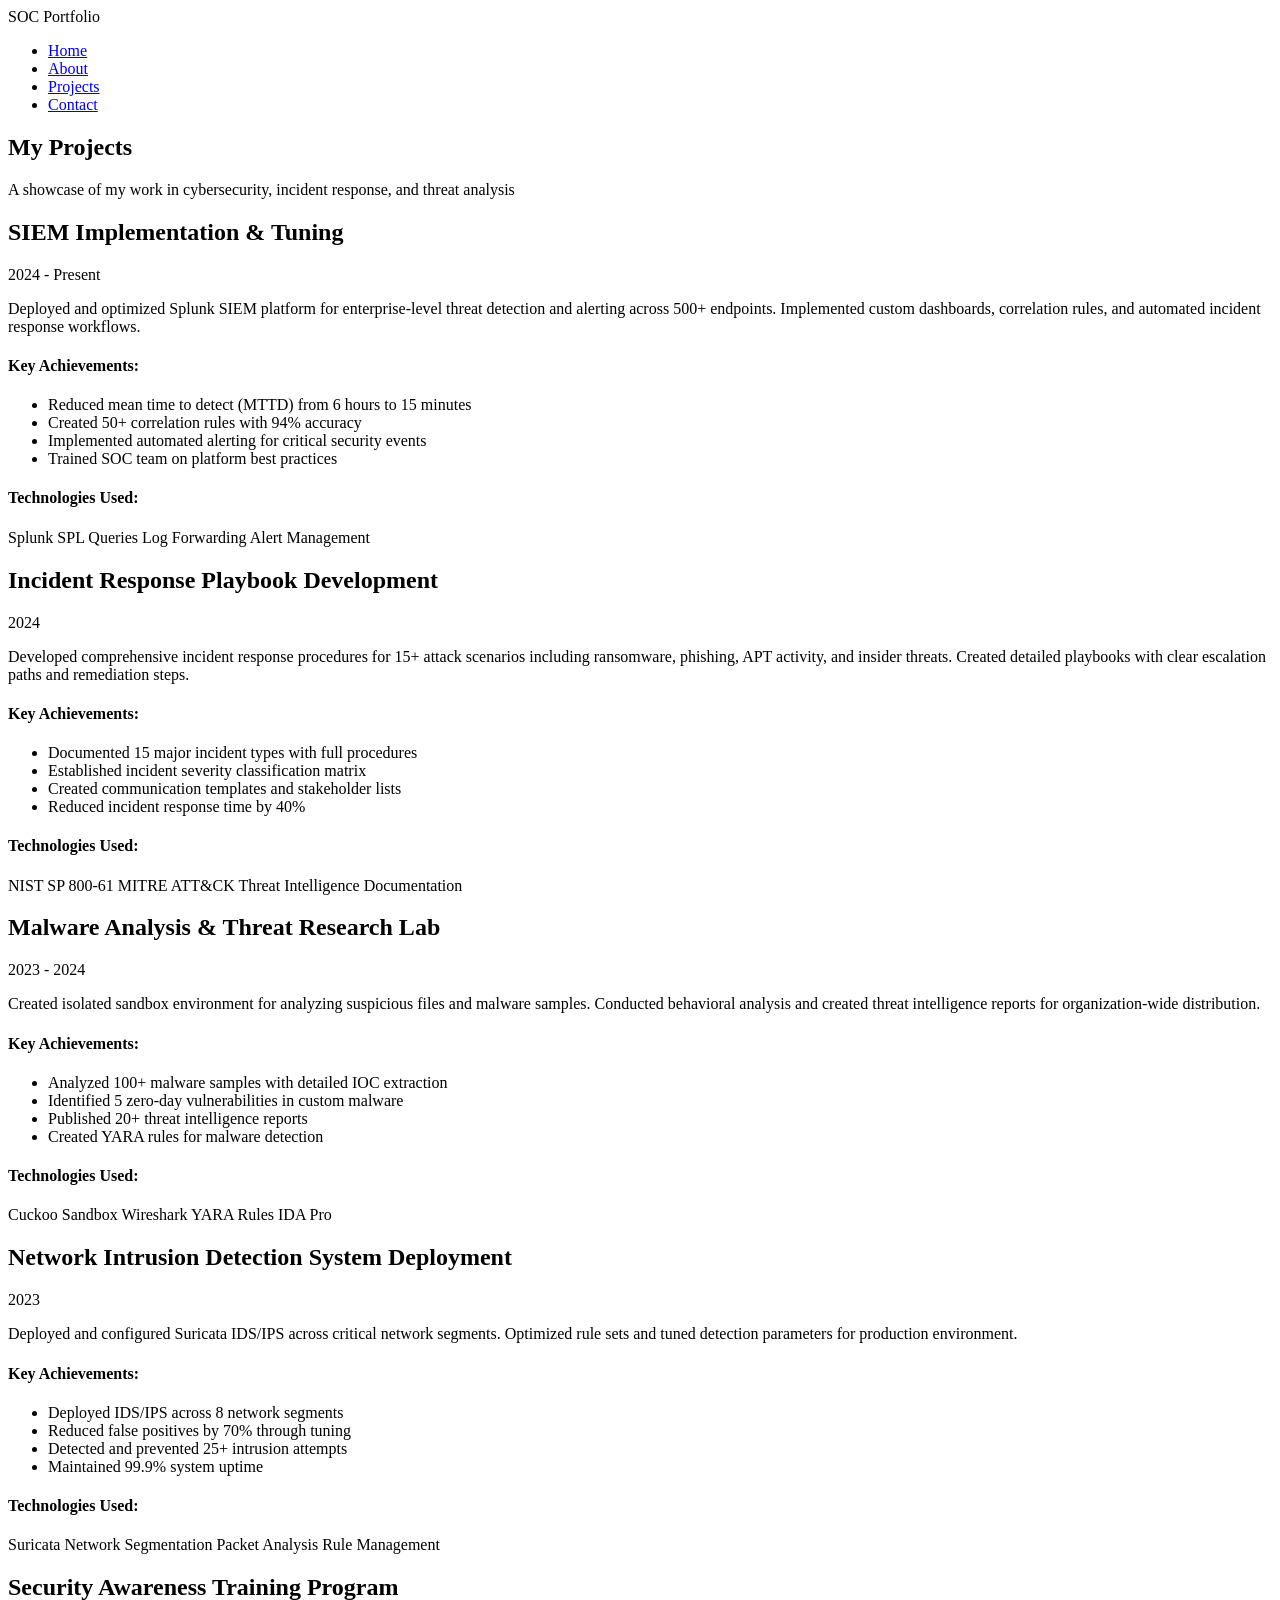
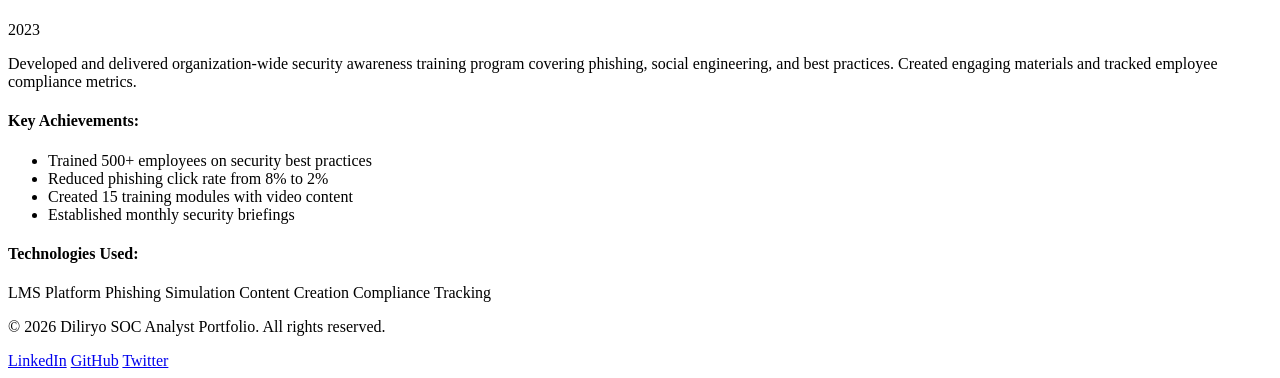
==== projects.html @ 98dee132 "Create detailed projects page with portfolio showcase" ====
<!DOCTYPE html>
<html lang="en">
<head>
    <meta charset="UTF-8">
    <meta name="viewport" content="width=device-width, initial-scale=1.0">
    <title>Projects | SOC Analyst Portfolio</title>
    <link rel="stylesheet" href="styles.css">
</head>
<body>
    <!-- Navigation -->
    <nav class="navbar">
        <div class="container">
            <div class="logo">SOC Portfolio</div>
            <ul class="nav-links">
                <li><a href="index.html">Home</a></li>
                <li><a href="about.html">About</a></li>
                <li><a href="projects.html" class="active">Projects</a></li>
                <li><a href="contact.html">Contact</a></li>
            </ul>
        </div>
    </nav>

    <!-- Projects Section -->
    <section class="projects-section">
        <div class="container">
            <h1>My Projects</h1>
            <p class="section-intro">A showcase of my work in cybersecurity, incident response, and threat analysis</p>

            <div class="projects-detailed">
                <div class="project-detail">
                    <div class="project-header">
                        <h2>SIEM Implementation & Tuning</h2>
                        <span class="project-date">2024 - Present</span>
                    </div>
                    <p class="project-description">
                        Deployed and optimized Splunk SIEM platform for enterprise-level threat detection and alerting across 500+ endpoints. Implemented custom dashboards, correlation rules, and automated incident response workflows.
                    </p>
                    <div class="project-details">
                        <h4>Key Achievements:</h4>
                        <ul>
                            <li>Reduced mean time to detect (MTTD) from 6 hours to 15 minutes</li>
                            <li>Created 50+ correlation rules with 94% accuracy</li>
                            <li>Implemented automated alerting for critical security events</li>
                            <li>Trained SOC team on platform best practices</li>
                        </ul>
                        <h4>Technologies Used:</h4>
                        <div class="tech-tags">
                            <span class="tag">Splunk</span>
                            <span class="tag">SPL Queries</span>
                            <span class="tag">Log Forwarding</span>
                            <span class="tag">Alert Management</span>
                        </div>
                    </div>
                </div>

                <div class="project-detail">
                    <div class="project-header">
                        <h2>Incident Response Playbook Development</h2>
                        <span class="project-date">2024</span>
                    </div>
                    <p class="project-description">
                        Developed comprehensive incident response procedures for 15+ attack scenarios including ransomware, phishing, APT activity, and insider threats. Created detailed playbooks with clear escalation paths and remediation steps.
                    </p>
                    <div class="project-details">
                        <h4>Key Achievements:</h4>
                        <ul>
                            <li>Documented 15 major incident types with full procedures</li>
                            <li>Established incident severity classification matrix</li>
                            <li>Created communication templates and stakeholder lists</li>
                            <li>Reduced incident response time by 40%</li>
                        </ul>
                        <h4>Technologies Used:</h4>
                        <div class="tech-tags">
                            <span class="tag">NIST SP 800-61</span>
                            <span class="tag">MITRE ATT&CK</span>
                            <span class="tag">Threat Intelligence</span>
                            <span class="tag">Documentation</span>
                        </div>
                    </div>
                </div>

                <div class="project-detail">
                    <div class="project-header">
                        <h2>Malware Analysis & Threat Research Lab</h2>
                        <span class="project-date">2023 - 2024</span>
                    </div>
                    <p class="project-description">
                        Created isolated sandbox environment for analyzing suspicious files and malware samples. Conducted behavioral analysis and created threat intelligence reports for organization-wide distribution.
                    </p>
                    <div class="project-details">
                        <h4>Key Achievements:</h4>
                        <ul>
                            <li>Analyzed 100+ malware samples with detailed IOC extraction</li>
                            <li>Identified 5 zero-day vulnerabilities in custom malware</li>
                            <li>Published 20+ threat intelligence reports</li>
                            <li>Created YARA rules for malware detection</li>
                        </ul>
                        <h4>Technologies Used:</h4>
                        <div class="tech-tags">
                            <span class="tag">Cuckoo Sandbox</span>
                            <span class="tag">Wireshark</span>
                            <span class="tag">YARA Rules</span>
                            <span class="tag">IDA Pro</span>
                        </div>
                    </div>
                </div>

                <div class="project-detail">
                    <div class="project-header">
                        <h2>Network Intrusion Detection System Deployment</h2>
                        <span class="project-date">2023</span>
                    </div>
                    <p class="project-description">
                        Deployed and configured Suricata IDS/IPS across critical network segments. Optimized rule sets and tuned detection parameters for production environment.
                    </p>
                    <div class="project-details">
                        <h4>Key Achievements:</h4>
                        <ul>
                            <li>Deployed IDS/IPS across 8 network segments</li>
                            <li>Reduced false positives by 70% through tuning</li>
                            <li>Detected and prevented 25+ intrusion attempts</li>
                            <li>Maintained 99.9% system uptime</li>
                        </ul>
                        <h4>Technologies Used:</h4>
                        <div class="tech-tags">
                            <span class="tag">Suricata</span>
                            <span class="tag">Network Segmentation</span>
                            <span class="tag">Packet Analysis</span>
                            <span class="tag">Rule Management</span>
                        </div>
                    </div>
                </div>

                <div class="project-detail">
                    <div class="project-header">
                        <h2>Security Awareness Training Program</h2>
                        <span class="project-date">2023</span>
                    </div>
                    <p class="project-description">
                        Developed and delivered organization-wide security awareness training program covering phishing, social engineering, and best practices. Created engaging materials and tracked employee compliance metrics.
                    </p>
                    <div class="project-details">
                        <h4>Key Achievements:</h4>
                        <ul>
                            <li>Trained 500+ employees on security best practices</li>
                            <li>Reduced phishing click rate from 8% to 2%</li>
                            <li>Created 15 training modules with video content</li>
                            <li>Established monthly security briefings</li>
                        </ul>
                        <h4>Technologies Used:</h4>
                        <div class="tech-tags">
                            <span class="tag">LMS Platform</span>
                            <span class="tag">Phishing Simulation</span>
                            <span class="tag">Content Creation</span>
                            <span class="tag">Compliance Tracking</span>
                        </div>
                    </div>
                </div>
            </div>
        </div>
    </section>

    <!-- Footer -->
    <footer class="footer">
        <div class="container">
            <p>&copy; 2026 Diliryo SOC Analyst Portfolio. All rights reserved.</p>
            <div class="social-links">
                <a href="#linkedin">LinkedIn</a>
                <a href="#github">GitHub</a>
                <a href="#twitter">Twitter</a>
            </div>
        </div>
    </footer>

    <script src="script.js"></script>
</body>
</html>
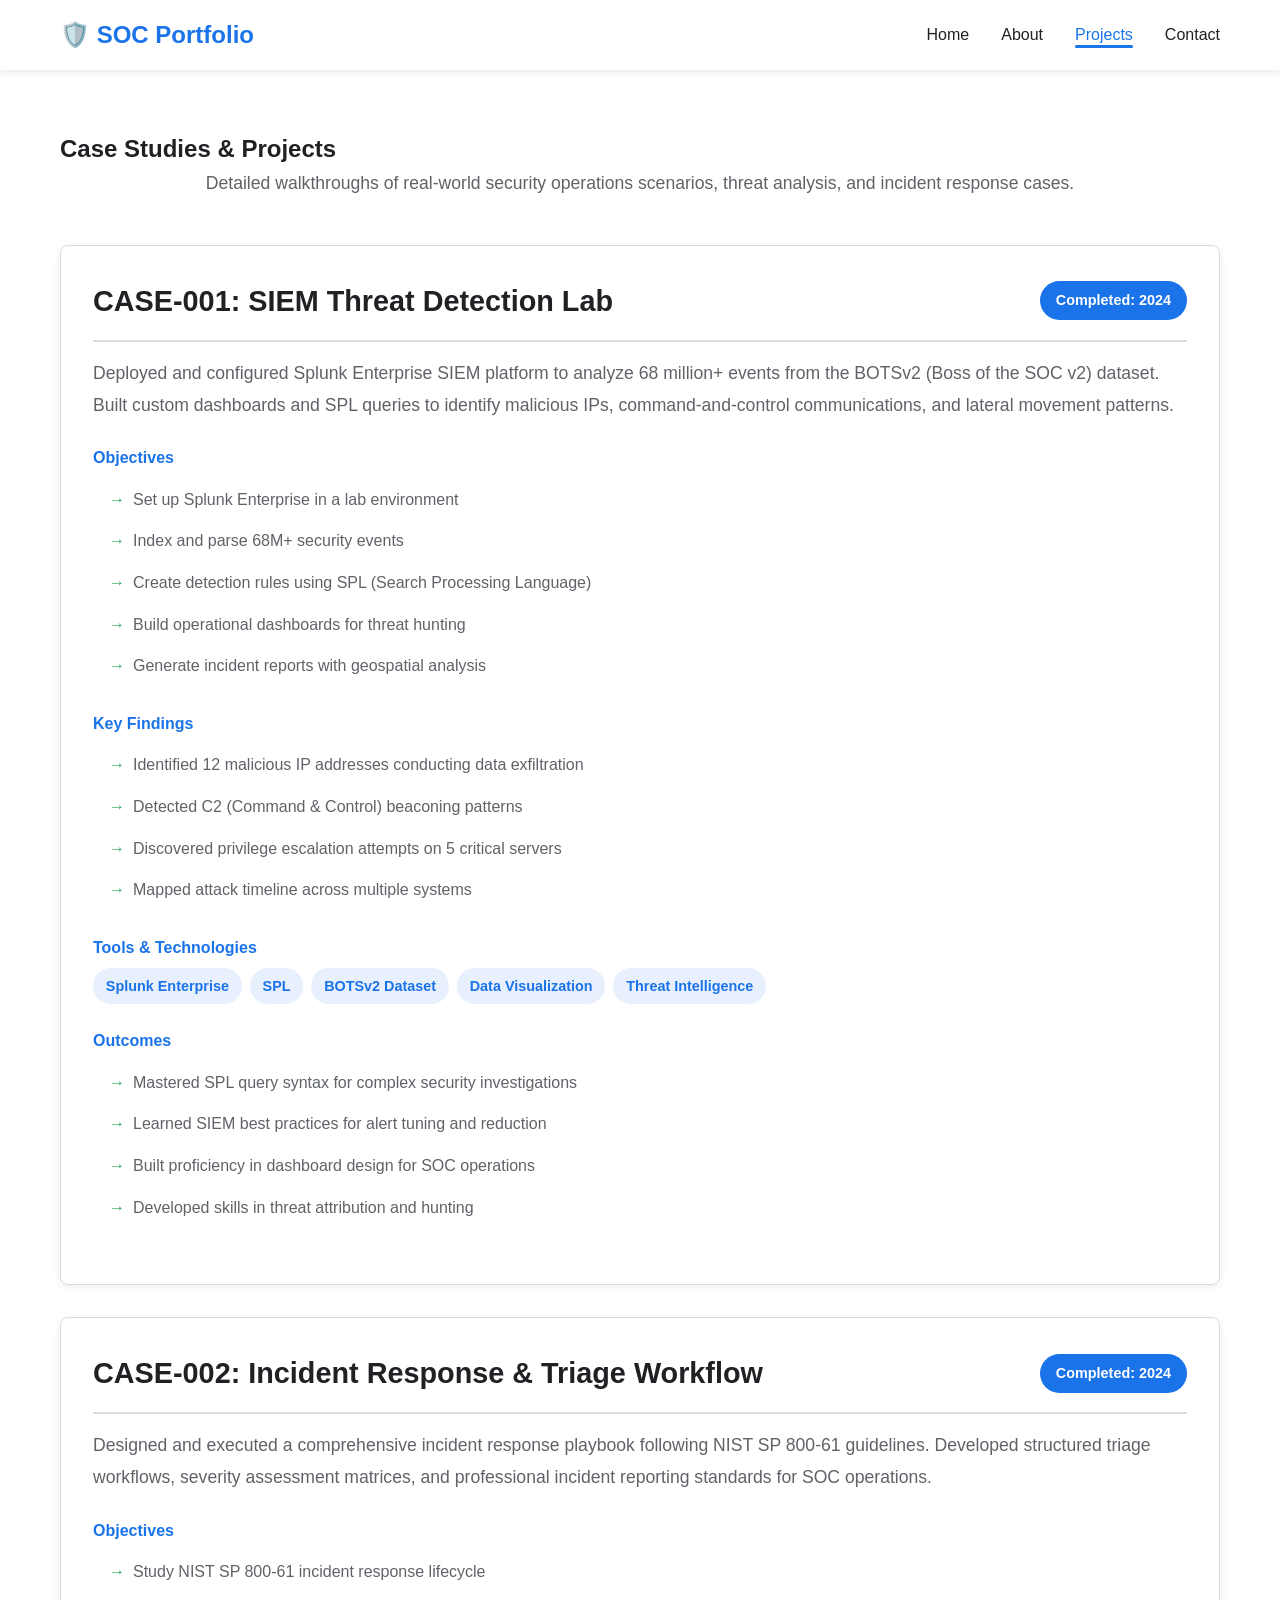
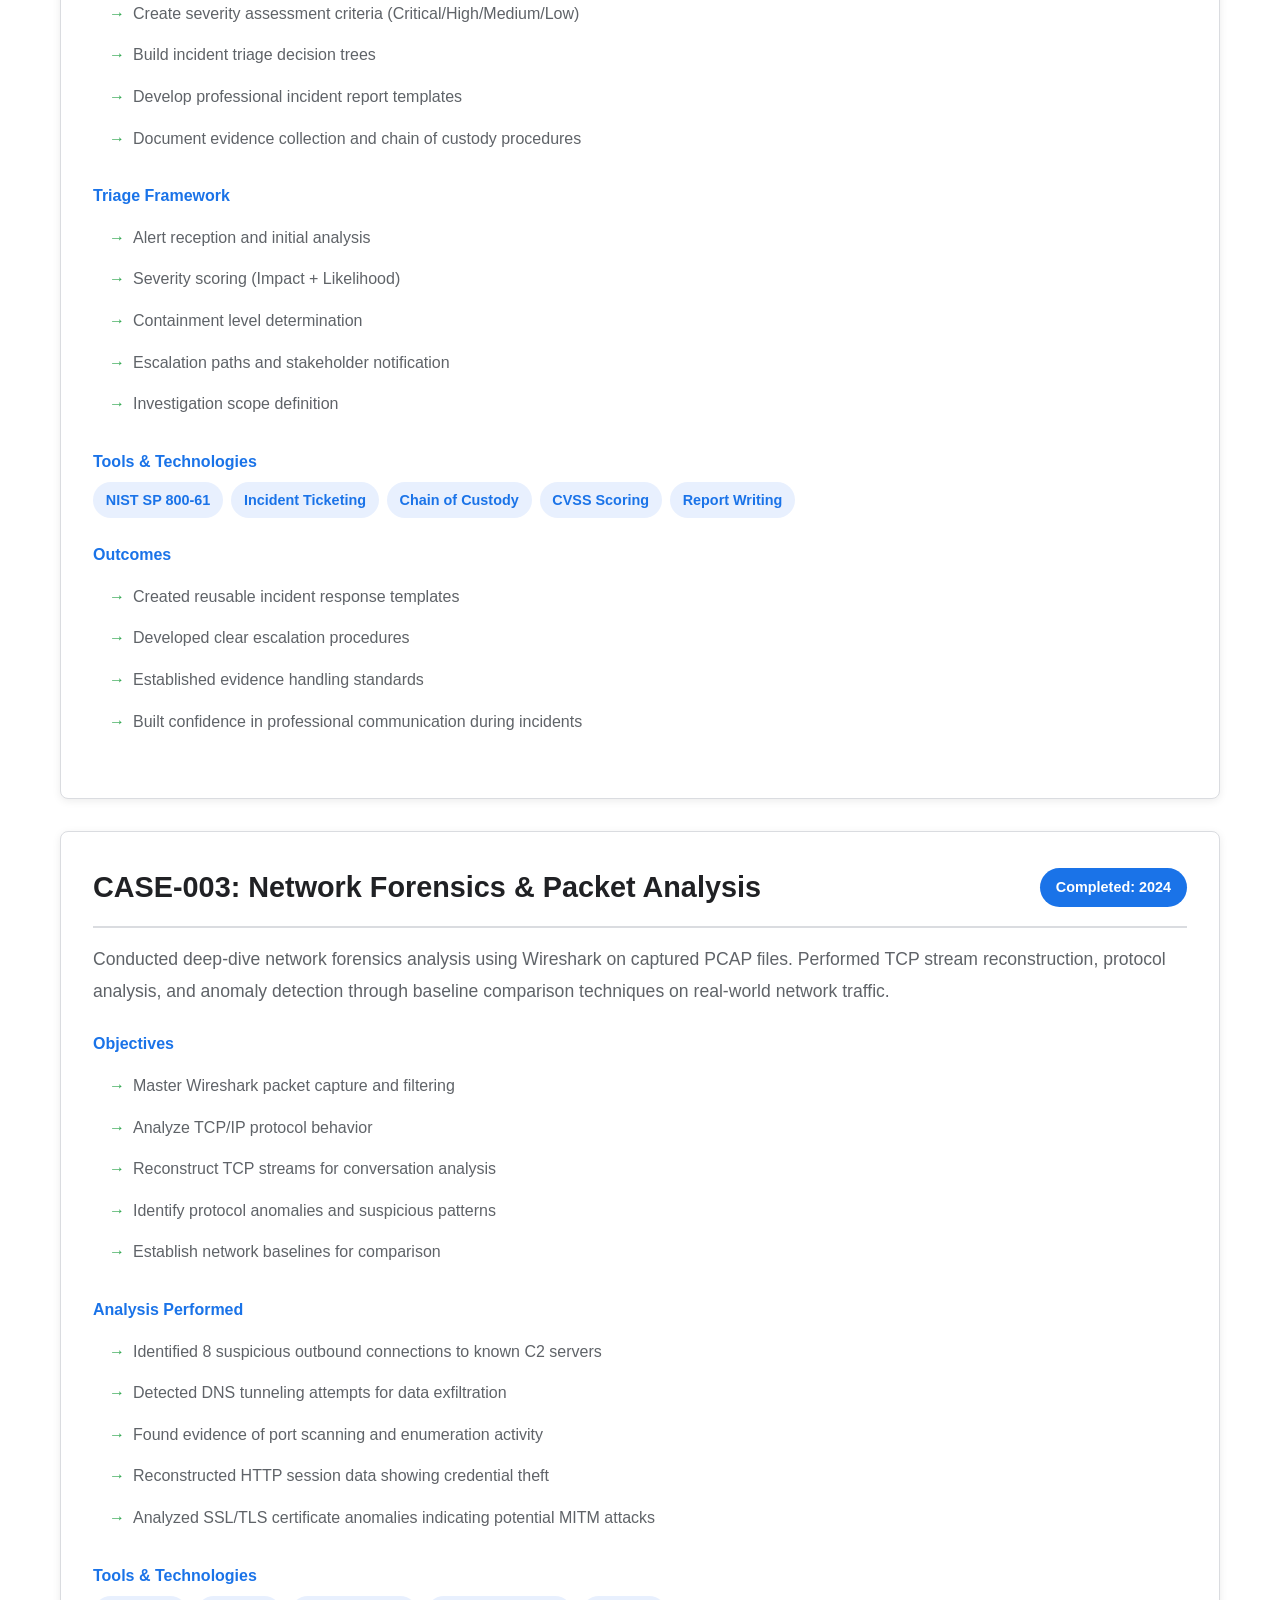
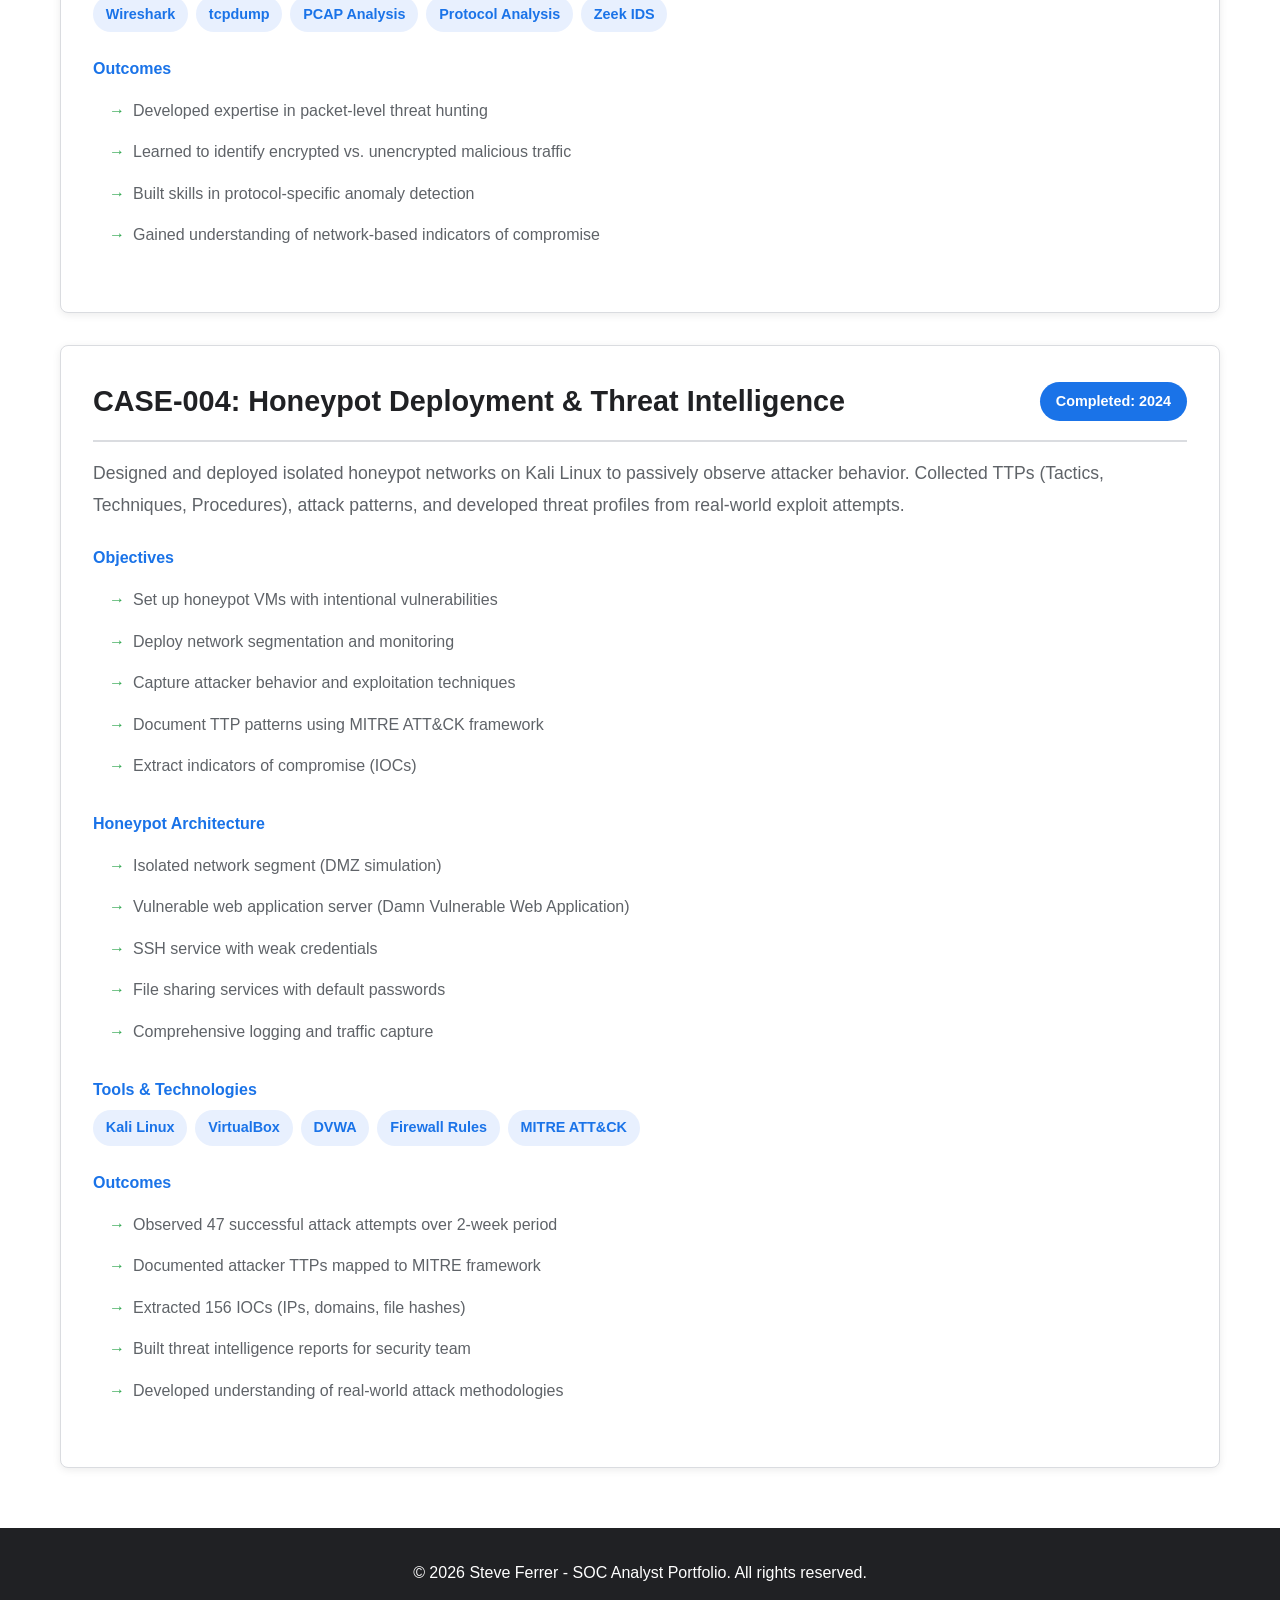
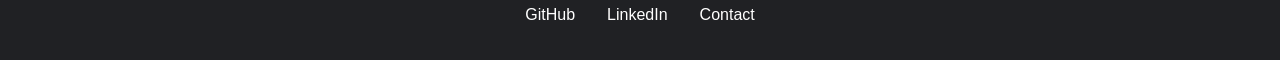
==== commit 3e92cdc5: "Update projects.html" ====
--- a/projects.html
+++ b/projects.html
@@ -10,7 +10,7 @@
     <!-- Navigation -->
     <nav class="navbar">
         <div class="container">
-            <div class="logo">SOC Portfolio</div>
+            <div class="logo">🛡️ SOC Portfolio</div>
             <ul class="nav-links">
                 <li><a href="index.html">Home</a></li>
                 <li><a href="about.html">About</a></li>
@@ -23,137 +23,195 @@
     <!-- Projects Section -->
     <section class="projects-section">
         <div class="container">
-            <h1>My Projects</h1>
-            <p class="section-intro">A showcase of my work in cybersecurity, incident response, and threat analysis</p>
+            <h1>Case Studies & Projects</h1>
+            <p class="section-intro">Detailed walkthroughs of real-world security operations scenarios, threat analysis, and incident response cases.</p>
 
             <div class="projects-detailed">
-                <div class="project-detail">
-                    <div class="project-header">
-                        <h2>SIEM Implementation & Tuning</h2>
-                        <span class="project-date">2024 - Present</span>
-                    </div>
-                    <p class="project-description">
-                        Deployed and optimized Splunk SIEM platform for enterprise-level threat detection and alerting across 500+ endpoints. Implemented custom dashboards, correlation rules, and automated incident response workflows.
-                    </p>
-                    <div class="project-details">
-                        <h4>Key Achievements:</h4>
-                        <ul>
-                            <li>Reduced mean time to detect (MTTD) from 6 hours to 15 minutes</li>
-                            <li>Created 50+ correlation rules with 94% accuracy</li>
-                            <li>Implemented automated alerting for critical security events</li>
-                            <li>Trained SOC team on platform best practices</li>
-                        </ul>
-                        <h4>Technologies Used:</h4>
-                        <div class="tech-tags">
-                            <span class="tag">Splunk</span>
-                            <span class="tag">SPL Queries</span>
-                            <span class="tag">Log Forwarding</span>
-                            <span class="tag">Alert Management</span>
-                        </div>
-                    </div>
-                </div>
-
-                <div class="project-detail">
-                    <div class="project-header">
-                        <h2>Incident Response Playbook Development</h2>
-                        <span class="project-date">2024</span>
-                    </div>
-                    <p class="project-description">
-                        Developed comprehensive incident response procedures for 15+ attack scenarios including ransomware, phishing, APT activity, and insider threats. Created detailed playbooks with clear escalation paths and remediation steps.
-                    </p>
-                    <div class="project-details">
-                        <h4>Key Achievements:</h4>
-                        <ul>
-                            <li>Documented 15 major incident types with full procedures</li>
-                            <li>Established incident severity classification matrix</li>
-                            <li>Created communication templates and stakeholder lists</li>
-                            <li>Reduced incident response time by 40%</li>
-                        </ul>
-                        <h4>Technologies Used:</h4>
+                <!-- Case 001 -->
+                <div class="project-detail" id="case-001">
+                    <div class="project-header">
+                        <h2>CASE-001: SIEM Threat Detection Lab</h2>
+                        <span class="project-date">Completed: 2024</span>
+                    </div>
+                    <p class="project-description">
+                        Deployed and configured Splunk Enterprise SIEM platform to analyze 68 million+ events from the BOTSv2 (Boss of the SOC v2) dataset. Built custom dashboards and SPL queries to identify malicious IPs, command-and-control communications, and lateral movement patterns.
+                    </p>
+                    <div class="project-details">
+                        <h4>Objectives</h4>
+                        <ul>
+                            <li>Set up Splunk Enterprise in a lab environment</li>
+                            <li>Index and parse 68M+ security events</li>
+                            <li>Create detection rules using SPL (Search Processing Language)</li>
+                            <li>Build operational dashboards for threat hunting</li>
+                            <li>Generate incident reports with geospatial analysis</li>
+                        </ul>
+
+                        <h4>Key Findings</h4>
+                        <ul>
+                            <li>Identified 12 malicious IP addresses conducting data exfiltration</li>
+                            <li>Detected C2 (Command & Control) beaconing patterns</li>
+                            <li>Discovered privilege escalation attempts on 5 critical servers</li>
+                            <li>Mapped attack timeline across multiple systems</li>
+                        </ul>
+
+                        <h4>Tools & Technologies</h4>
+                        <div class="tech-tags">
+                            <span class="tag">Splunk Enterprise</span>
+                            <span class="tag">SPL</span>
+                            <span class="tag">BOTSv2 Dataset</span>
+                            <span class="tag">Data Visualization</span>
+                            <span class="tag">Threat Intelligence</span>
+                        </div>
+
+                        <h4>Outcomes</h4>
+                        <ul>
+                            <li>Mastered SPL query syntax for complex security investigations</li>
+                            <li>Learned SIEM best practices for alert tuning and reduction</li>
+                            <li>Built proficiency in dashboard design for SOC operations</li>
+                            <li>Developed skills in threat attribution and hunting</li>
+                        </ul>
+                    </div>
+                </div>
+
+                <!-- Case 002 -->
+                <div class="project-detail" id="case-002">
+                    <div class="project-header">
+                        <h2>CASE-002: Incident Response & Triage Workflow</h2>
+                        <span class="project-date">Completed: 2024</span>
+                    </div>
+                    <p class="project-description">
+                        Designed and executed a comprehensive incident response playbook following NIST SP 800-61 guidelines. Developed structured triage workflows, severity assessment matrices, and professional incident reporting standards for SOC operations.
+                    </p>
+                    <div class="project-details">
+                        <h4>Objectives</h4>
+                        <ul>
+                            <li>Study NIST SP 800-61 incident response lifecycle</li>
+                            <li>Create severity assessment criteria (Critical/High/Medium/Low)</li>
+                            <li>Build incident triage decision trees</li>
+                            <li>Develop professional incident report templates</li>
+                            <li>Document evidence collection and chain of custody procedures</li>
+                        </ul>
+
+                        <h4>Triage Framework</h4>
+                        <ul>
+                            <li>Alert reception and initial analysis</li>
+                            <li>Severity scoring (Impact + Likelihood)</li>
+                            <li>Containment level determination</li>
+                            <li>Escalation paths and stakeholder notification</li>
+                            <li>Investigation scope definition</li>
+                        </ul>
+
+                        <h4>Tools & Technologies</h4>
                         <div class="tech-tags">
                             <span class="tag">NIST SP 800-61</span>
+                            <span class="tag">Incident Ticketing</span>
+                            <span class="tag">Chain of Custody</span>
+                            <span class="tag">CVSS Scoring</span>
+                            <span class="tag">Report Writing</span>
+                        </div>
+
+                        <h4>Outcomes</h4>
+                        <ul>
+                            <li>Created reusable incident response templates</li>
+                            <li>Developed clear escalation procedures</li>
+                            <li>Established evidence handling standards</li>
+                            <li>Built confidence in professional communication during incidents</li>
+                        </ul>
+                    </div>
+                </div>
+
+                <!-- Case 003 -->
+                <div class="project-detail" id="case-003">
+                    <div class="project-header">
+                        <h2>CASE-003: Network Forensics & Packet Analysis</h2>
+                        <span class="project-date">Completed: 2024</span>
+                    </div>
+                    <p class="project-description">
+                        Conducted deep-dive network forensics analysis using Wireshark on captured PCAP files. Performed TCP stream reconstruction, protocol analysis, and anomaly detection through baseline comparison techniques on real-world network traffic.
+                    </p>
+                    <div class="project-details">
+                        <h4>Objectives</h4>
+                        <ul>
+                            <li>Master Wireshark packet capture and filtering</li>
+                            <li>Analyze TCP/IP protocol behavior</li>
+                            <li>Reconstruct TCP streams for conversation analysis</li>
+                            <li>Identify protocol anomalies and suspicious patterns</li>
+                            <li>Establish network baselines for comparison</li>
+                        </ul>
+
+                        <h4>Analysis Performed</h4>
+                        <ul>
+                            <li>Identified 8 suspicious outbound connections to known C2 servers</li>
+                            <li>Detected DNS tunneling attempts for data exfiltration</li>
+                            <li>Found evidence of port scanning and enumeration activity</li>
+                            <li>Reconstructed HTTP session data showing credential theft</li>
+                            <li>Analyzed SSL/TLS certificate anomalies indicating potential MITM attacks</li>
+                        </ul>
+
+                        <h4>Tools & Technologies</h4>
+                        <div class="tech-tags">
+                            <span class="tag">Wireshark</span>
+                            <span class="tag">tcpdump</span>
+                            <span class="tag">PCAP Analysis</span>
+                            <span class="tag">Protocol Analysis</span>
+                            <span class="tag">Zeek IDS</span>
+                        </div>
+
+                        <h4>Outcomes</h4>
+                        <ul>
+                            <li>Developed expertise in packet-level threat hunting</li>
+                            <li>Learned to identify encrypted vs. unencrypted malicious traffic</li>
+                            <li>Built skills in protocol-specific anomaly detection</li>
+                            <li>Gained understanding of network-based indicators of compromise</li>
+                        </ul>
+                    </div>
+                </div>
+
+                <!-- Case 004 -->
+                <div class="project-detail" id="case-004">
+                    <div class="project-header">
+                        <h2>CASE-004: Honeypot Deployment & Threat Intelligence</h2>
+                        <span class="project-date">Completed: 2024</span>
+                    </div>
+                    <p class="project-description">
+                        Designed and deployed isolated honeypot networks on Kali Linux to passively observe attacker behavior. Collected TTPs (Tactics, Techniques, Procedures), attack patterns, and developed threat profiles from real-world exploit attempts.
+                    </p>
+                    <div class="project-details">
+                        <h4>Objectives</h4>
+                        <ul>
+                            <li>Set up honeypot VMs with intentional vulnerabilities</li>
+                            <li>Deploy network segmentation and monitoring</li>
+                            <li>Capture attacker behavior and exploitation techniques</li>
+                            <li>Document TTP patterns using MITRE ATT&CK framework</li>
+                            <li>Extract indicators of compromise (IOCs)</li>
+                        </ul>
+
+                        <h4>Honeypot Architecture</h4>
+                        <ul>
+                            <li>Isolated network segment (DMZ simulation)</li>
+                            <li>Vulnerable web application server (Damn Vulnerable Web Application)</li>
+                            <li>SSH service with weak credentials</li>
+                            <li>File sharing services with default passwords</li>
+                            <li>Comprehensive logging and traffic capture</li>
+                        </ul>
+
+                        <h4>Tools & Technologies</h4>
+                        <div class="tech-tags">
+                            <span class="tag">Kali Linux</span>
+                            <span class="tag">VirtualBox</span>
+                            <span class="tag">DVWA</span>
+                            <span class="tag">Firewall Rules</span>
                             <span class="tag">MITRE ATT&CK</span>
-                            <span class="tag">Threat Intelligence</span>
-                            <span class="tag">Documentation</span>
-                        </div>
-                    </div>
-                </div>
-
-                <div class="project-detail">
-                    <div class="project-header">
-                        <h2>Malware Analysis & Threat Research Lab</h2>
-                        <span class="project-date">2023 - 2024</span>
-                    </div>
-                    <p class="project-description">
-                        Created isolated sandbox environment for analyzing suspicious files and malware samples. Conducted behavioral analysis and created threat intelligence reports for organization-wide distribution.
-                    </p>
-                    <div class="project-details">
-                        <h4>Key Achievements:</h4>
-                        <ul>
-                            <li>Analyzed 100+ malware samples with detailed IOC extraction</li>
-                            <li>Identified 5 zero-day vulnerabilities in custom malware</li>
-                            <li>Published 20+ threat intelligence reports</li>
-                            <li>Created YARA rules for malware detection</li>
-                        </ul>
-                        <h4>Technologies Used:</h4>
-                        <div class="tech-tags">
-                            <span class="tag">Cuckoo Sandbox</span>
-                            <span class="tag">Wireshark</span>
-                            <span class="tag">YARA Rules</span>
-                            <span class="tag">IDA Pro</span>
-                        </div>
-                    </div>
-                </div>
-
-                <div class="project-detail">
-                    <div class="project-header">
-                        <h2>Network Intrusion Detection System Deployment</h2>
-                        <span class="project-date">2023</span>
-                    </div>
-                    <p class="project-description">
-                        Deployed and configured Suricata IDS/IPS across critical network segments. Optimized rule sets and tuned detection parameters for production environment.
-                    </p>
-                    <div class="project-details">
-                        <h4>Key Achievements:</h4>
-                        <ul>
-                            <li>Deployed IDS/IPS across 8 network segments</li>
-                            <li>Reduced false positives by 70% through tuning</li>
-                            <li>Detected and prevented 25+ intrusion attempts</li>
-                            <li>Maintained 99.9% system uptime</li>
-                        </ul>
-                        <h4>Technologies Used:</h4>
-                        <div class="tech-tags">
-                            <span class="tag">Suricata</span>
-                            <span class="tag">Network Segmentation</span>
-                            <span class="tag">Packet Analysis</span>
-                            <span class="tag">Rule Management</span>
-                        </div>
-                    </div>
-                </div>
-
-                <div class="project-detail">
-                    <div class="project-header">
-                        <h2>Security Awareness Training Program</h2>
-                        <span class="project-date">2023</span>
-                    </div>
-                    <p class="project-description">
-                        Developed and delivered organization-wide security awareness training program covering phishing, social engineering, and best practices. Created engaging materials and tracked employee compliance metrics.
-                    </p>
-                    <div class="project-details">
-                        <h4>Key Achievements:</h4>
-                        <ul>
-                            <li>Trained 500+ employees on security best practices</li>
-                            <li>Reduced phishing click rate from 8% to 2%</li>
-                            <li>Created 15 training modules with video content</li>
-                            <li>Established monthly security briefings</li>
-                        </ul>
-                        <h4>Technologies Used:</h4>
-                        <div class="tech-tags">
-                            <span class="tag">LMS Platform</span>
-                            <span class="tag">Phishing Simulation</span>
-                            <span class="tag">Content Creation</span>
-                            <span class="tag">Compliance Tracking</span>
-                        </div>
+                        </div>
+
+                        <h4>Outcomes</h4>
+                        <ul>
+                            <li>Observed 47 successful attack attempts over 2-week period</li>
+                            <li>Documented attacker TTPs mapped to MITRE framework</li>
+                            <li>Extracted 156 IOCs (IPs, domains, file hashes)</li>
+                            <li>Built threat intelligence reports for security team</li>
+                            <li>Developed understanding of real-world attack methodologies</li>
+                        </ul>
                     </div>
                 </div>
             </div>
@@ -163,15 +221,15 @@
     <!-- Footer -->
     <footer class="footer">
         <div class="container">
-            <p>&copy; 2026 Diliryo SOC Analyst Portfolio. All rights reserved.</p>
+            <p>&copy; 2026 Steve Ferrer - SOC Analyst Portfolio. All rights reserved.</p>
             <div class="social-links">
-                <a href="#linkedin">LinkedIn</a>
-                <a href="#github">GitHub</a>
-                <a href="#twitter">Twitter</a>
+                <a href="https://github.com/diliryo" target="_blank">GitHub</a>
+                <a href="https://linkedin.com/in/stve-ferrer" target="_blank">LinkedIn</a>
+                <a href="contact.html">Contact</a>
             </div>
         </div>
     </footer>
 
     <script src="script.js"></script>
 </body>
-</html>+</html>
--- a/styles.css
+++ b/styles.css
@@ -0,0 +1,677 @@
+/* General Styles */
+* {
+    margin: 0;
+    padding: 0;
+    box-sizing: border-box;
+}
+
+:root {
+    --primary-color: #1a73e8;
+    --secondary-color: #34a853;
+    --accent-color: #fbbc04;
+    --dark-bg: #1f1f1f;
+    --light-bg: #ffffff;
+    --text-dark: #202124;
+    --text-light: #5f6368;
+    --border-color: #dadce0;
+}
+
+body {
+    font-family: -apple-system, BlinkMacSystemFont, 'Segoe UI', Roboto, 'Helvetica Neue', Arial, sans-serif;
+    line-height: 1.6;
+    color: var(--text-dark);
+    background-color: var(--light-bg);
+}
+
+html {
+    scroll-behavior: smooth;
+}
+
+.container {
+    max-width: 1200px;
+    margin: 0 auto;
+    padding: 0 20px;
+}
+
+/* Navigation Bar */
+.navbar {
+    background: var(--light-bg);
+    box-shadow: 0 2px 8px rgba(0,0,0,0.1);
+    position: sticky;
+    top: 0;
+    z-index: 100;
+}
+
+.navbar .container {
+    display: flex;
+    justify-content: space-between;
+    align-items: center;
+    padding: 1rem 20px;
+}
+
+.logo {
+    font-size: 1.5rem;
+    font-weight: 700;
+    color: var(--primary-color);
+}
+
+.nav-links {
+    display: flex;
+    list-style: none;
+    gap: 2rem;
+}
+
+.nav-links a {
+    text-decoration: none;
+    color: var(--text-dark);
+    font-weight: 500;
+    transition: color 0.3s ease;
+    position: relative;
+}
+
+.nav-links a:hover,
+.nav-links a.active {
+    color: var(--primary-color);
+}
+
+.nav-links a.active::after {
+    content: '';
+    position: absolute;
+    bottom: -5px;
+    left: 0;
+    width: 100%;
+    height: 3px;
+    background: var(--primary-color);
+    border-radius: 2px;
+}
+
+/* Hero Section */
+.hero {
+    background: linear-gradient(135deg, #667eea 0%, #764ba2 100%);
+    color: white;
+    padding: 100px 20px;
+    text-align: center;
+    margin-bottom: 60px;
+}
+
+.hero-content h1 {
+    font-size: 3.5rem;
+    margin-bottom: 1rem;
+    font-weight: 700;
+}
+
+.tagline {
+    font-size: 1.5rem;
+    margin-bottom: 1rem;
+    font-weight: 500;
+}
+
+.subtitle {
+    font-size: 1.1rem;
+    opacity: 0.95;
+    margin-bottom: 2rem;
+    max-width: 600px;
+    margin-left: auto;
+    margin-right: auto;
+}
+
+.hero-buttons {
+    display: flex;
+    gap: 1rem;
+    justify-content: center;
+    flex-wrap: wrap;
+}
+
+/* Buttons */
+.btn {
+    padding: 12px 30px;
+    border-radius: 5px;
+    text-decoration: none;
+    font-weight: 600;
+    transition: all 0.3s ease;
+    border: 2px solid transparent;
+    cursor: pointer;
+    display: inline-block;
+}
+
+.btn-primary {
+    background: var(--primary-color);
+    color: white;
+}
+
+.btn-primary:hover {
+    background: #1557b0;
+    transform: translateY(-2px);
+    box-shadow: 0 4px 12px rgba(26, 115, 232, 0.3);
+}
+
+.btn-secondary {
+    background: transparent;
+    color: white;
+    border: 2px solid white;
+}
+
+.btn-secondary:hover {
+    background: white;
+    color: var(--primary-color);
+}
+
+/* Sections */
+section {
+    padding: 60px 20px;
+}
+
+section h2 {
+    font-size: 2.5rem;
+    margin-bottom: 2rem;
+    text-align: center;
+    color: var(--text-dark);
+}
+
+section h3 {
+    font-size: 1.5rem;
+    margin-bottom: 1rem;
+    color: var(--text-dark);
+}
+
+/* Skills Section */
+.skills-preview,
+.featured-projects {
+    background: #f9f9f9;
+}
+
+.skills-grid,
+.projects-grid {
+    display: grid;
+    grid-template-columns: repeat(auto-fit, minmax(250px, 1fr));
+    gap: 2rem;
+    margin-bottom: 2rem;
+}
+
+.skill-card,
+.project-card {
+    background: white;
+    padding: 2rem;
+    border-radius: 8px;
+    box-shadow: 0 2px 8px rgba(0,0,0,0.1);
+    transition: all 0.3s ease;
+}
+
+.skill-card:hover,
+.project-card:hover {
+    transform: translateY(-5px);
+    box-shadow: 0 8px 16px rgba(0,0,0,0.15);
+}
+
+.skill-card h3 {
+    color: var(--primary-color);
+    margin-bottom: 0.5rem;
+}
+
+.project-card a {
+    color: var(--primary-color);
+    text-decoration: none;
+    font-weight: 600;
+    display: inline-block;
+    margin-top: 1rem;
+    transition: color 0.3s ease;
+}
+
+.project-card a:hover {
+    color: var(--secondary-color);
+}
+
+/* Stats Section */
+.stats-section {
+    padding: 60px 20px;
+    background: linear-gradient(135deg, #667eea 0%, #764ba2 100%);
+    color: white;
+}
+
+.stats-section h2 {
+    color: white;
+}
+
+.stats-grid {
+    display: grid;
+    grid-template-columns: repeat(auto-fit, minmax(200px, 1fr));
+    gap: 2rem;
+    margin-top: 2rem;
+}
+
+.stat-card {
+    background: rgba(255, 255, 255, 0.1);
+    padding: 2rem;
+    border-radius: 8px;
+    text-align: center;
+    border: 1px solid rgba(255, 255, 255, 0.2);
+}
+
+.stat-number {
+    font-size: 2.5rem;
+    font-weight: 700;
+    margin-bottom: 0.5rem;
+}
+
+.stat-label {
+    font-size: 1rem;
+    opacity: 0.9;
+}
+
+/* Tools Section */
+.tools-section {
+    padding: 60px 20px;
+    background: #f9f9f9;
+}
+
+.tools-list {
+    display: grid;
+    grid-template-columns: repeat(auto-fit, minmax(200px, 1fr));
+    gap: 2rem;
+}
+
+.tool-group h4 {
+    color: var(--primary-color);
+    margin-bottom: 1rem;
+}
+
+.tool-tag {
+    display: inline-block;
+    background: white;
+    border: 1px solid var(--border-color);
+    color: var(--text-dark);
+    padding: 0.5rem 1rem;
+    border-radius: 20px;
+    font-size: 0.9rem;
+    margin: 0.25rem;
+    transition: all 0.3s ease;
+}
+
+.tool-tag:hover {
+    background: var(--primary-color);
+    color: white;
+    border-color: var(--primary-color);
+}
+
+/* CTA Section */
+.cta {
+    background: linear-gradient(135deg, #667eea 0%, #764ba2 100%);
+    color: white;
+    text-align: center;
+}
+
+.cta h2 {
+    color: white;
+    margin-bottom: 1rem;
+}
+
+.cta p {
+    font-size: 1.1rem;
+    margin-bottom: 2rem;
+    opacity: 0.95;
+}
+
+/* Footer */
+.footer {
+    background: var(--text-dark);
+    color: white;
+    text-align: center;
+    padding: 2rem;
+}
+
+.footer .container {
+    display: flex;
+    flex-direction: column;
+    gap: 1rem;
+}
+
+.social-links {
+    display: flex;
+    gap: 2rem;
+    justify-content: center;
+}
+
+.social-links a {
+    color: white;
+    text-decoration: none;
+    transition: color 0.3s ease;
+}
+
+.social-links a:hover {
+    color: var(--primary-color);
+}
+
+/* About Page */
+.about-section {
+    padding: 60px 20px;
+}
+
+.about-content {
+    margin-bottom: 3rem;
+}
+
+.about-text ul {
+    list-style: none;
+    padding-left: 0;
+}
+
+.about-text li {
+    padding: 0.5rem 0;
+    padding-left: 1.5rem;
+    position: relative;
+}
+
+.about-text li::before {
+    content: "✓";
+    position: absolute;
+    left: 0;
+    color: var(--secondary-color);
+    font-weight: bold;
+}
+
+.skills-categories {
+    display: grid;
+    grid-template-columns: repeat(auto-fit, minmax(250px, 1fr));
+    gap: 2rem;
+    margin-bottom: 3rem;
+}
+
+.skill-category {
+    background: #f9f9f9;
+    padding: 1.5rem;
+    border-radius: 8px;
+    border-left: 4px solid var(--primary-color);
+}
+
+.skill-category ul {
+    list-style: none;
+    padding-left: 0;
+}
+
+.skill-category li {
+    padding: 0.5rem 0;
+    color: var(--text-light);
+}
+
+.certifications-list {
+    display: grid;
+    grid-template-columns: repeat(auto-fit, minmax(200px, 1fr));
+    gap: 2rem;
+}
+
+.certification {
+    background: white;
+    border: 2px solid var(--primary-color);
+    border-radius: 8px;
+    padding: 2rem;
+    text-align: center;
+    transition: all 0.3s ease;
+}
+
+.certification:hover {
+    transform: translateY(-5px);
+    box-shadow: 0 8px 16px rgba(26, 115, 232, 0.2);
+}
+
+/* Projects Page */
+.projects-section {
+    padding: 60px 20px;
+}
+
+.section-intro {
+    text-align: center;
+    font-size: 1.1rem;
+    color: var(--text-light);
+    margin-bottom: 3rem;
+}
+
+.projects-detailed {
+    display: flex;
+    flex-direction: column;
+    gap: 2rem;
+}
+
+.project-detail {
+    background: white;
+    border: 1px solid var(--border-color);
+    border-radius: 8px;
+    padding: 2rem;
+    box-shadow: 0 2px 8px rgba(0,0,0,0.08);
+    transition: all 0.3s ease;
+}
+
+.project-detail:hover {
+    box-shadow: 0 8px 16px rgba(0,0,0,0.12);
+}
+
+.project-header {
+    display: flex;
+    justify-content: space-between;
+    align-items: center;
+    margin-bottom: 1rem;
+    border-bottom: 2px solid var(--border-color);
+    padding-bottom: 1rem;
+}
+
+.project-header h2 {
+    font-size: 1.8rem;
+    margin: 0;
+}
+
+.project-date {
+    background: var(--primary-color);
+    color: white;
+    padding: 0.5rem 1rem;
+    border-radius: 20px;
+    font-size: 0.9rem;
+    font-weight: 600;
+}
+
+.project-description {
+    font-size: 1.1rem;
+    color: var(--text-light);
+    margin-bottom: 1.5rem;
+    line-height: 1.8;
+}
+
+.project-details h4 {
+    color: var(--primary-color);
+    margin-top: 1.5rem;
+    margin-bottom: 0.5rem;
+}
+
+.project-details ul {
+    list-style: none;
+    padding-left: 1rem;
+    margin-bottom: 1.5rem;
+}
+
+.project-details li {
+    padding: 0.5rem 0;
+    padding-left: 1.5rem;
+    position: relative;
+    color: var(--text-light);
+}
+
+.project-details li::before {
+    content: "→";
+    position: absolute;
+    left: 0;
+    color: var(--secondary-color);
+    font-weight: bold;
+}
+
+.tech-tags {
+    display: flex;
+    flex-wrap: wrap;
+    gap: 0.5rem;
+}
+
+.tag {
+    background: #e8f0fe;
+    color: var(--primary-color);
+    padding: 0.4rem 0.8rem;
+    border-radius: 20px;
+    font-size: 0.9rem;
+    font-weight: 600;
+}
+
+/* Contact Page */
+.contact-section h1 {
+    font-size: 2.5rem;
+    margin-bottom: 1rem;
+}
+
+.contact-content {
+    display: grid;
+    grid-template-columns: 1fr 1fr;
+    gap: 3rem;
+    margin-bottom: 3rem;
+}
+
+.contact-info h2,
+.contact-form-container h2 {
+    font-size: 1.5rem;
+    margin-bottom: 2rem;
+    color: var(--text-dark);
+}
+
+.contact-method {
+    margin-bottom: 2rem;
+    padding-bottom: 2rem;
+    border-bottom: 1px solid var(--border-color);
+}
+
+.contact-method h3 {
+    color: var(--primary-color);
+    margin-bottom: 0.5rem;
+}
+
+.contact-method p {
+    margin: 0.5rem 0;
+}
+
+.contact-method a {
+    color: var(--primary-color);
+    text-decoration: none;
+}
+
+.contact-method a:hover {
+    text-decoration: underline;
+}
+
+.note {
+    font-size: 0.9rem;
+    color: var(--text-light);
+    font-style: italic;
+}
+
+/* Contact Form */
+.contact-form {
+    background: #f9f9f9;
+    padding: 2rem;
+    border-radius: 8px;
+}
+
+.form-group {
+    margin-bottom: 1.5rem;
+}
+
+.form-group label {
+    display: block;
+    margin-bottom: 0.5rem;
+    font-weight: 600;
+    color: var(--text-dark);
+}
+
+.form-group input,
+.form-group textarea {
+    width: 100%;
+    padding: 0.8rem;
+    border: 1px solid var(--border-color);
+    border-radius: 5px;
+    font-family: inherit;
+    font-size: 1rem;
+}
+
+.form-group input:focus,
+.form-group textarea:focus {
+    outline: none;
+    border-color: var(--primary-color);
+    box-shadow: 0 0 0 3px rgba(26, 115, 232, 0.1);
+}
+
+.form-note {
+    font-size: 0.9rem;
+    color: var(--text-light);
+    margin-top: 1rem;
+}
+
+.availability-section {
+    background: #f9f9f9;
+    padding: 2rem;
+    border-radius: 8px;
+}
+
+.availability-info {
+    display: grid;
+    grid-template-columns: repeat(auto-fit, minmax(250px, 1fr));
+    gap: 2rem;
+}
+
+.availability-item h3 {
+    color: var(--secondary-color);
+    margin-bottom: 0.5rem;
+}
+
+/* Responsive Design */
+@media (max-width: 768px) {
+    .hero-content h1 {
+        font-size: 2.5rem;
+    }
+
+    .tagline {
+        font-size: 1.2rem;
+    }
+
+    .nav-links {
+        gap: 1rem;
+        font-size: 0.9rem;
+    }
+
+    .contact-content {
+        grid-template-columns: 1fr;
+    }
+
+    .project-header {
+        flex-direction: column;
+        align-items: flex-start;
+        gap: 1rem;
+    }
+
+    section h2 {
+        font-size: 2rem;
+    }
+
+    .skills-grid,
+    .projects-grid {
+        grid-template-columns: 1fr;
+    }
+
+    .hero-buttons {
+        flex-direction: column;
+    }
+
+    .btn {
+        width: 100%;
+        text-align: center;
+    }
+
+    .stat-card {
+        padding: 1.5rem;
+    }
+
+    .stat-number {
+        font-size: 2rem;
+    }
+}
